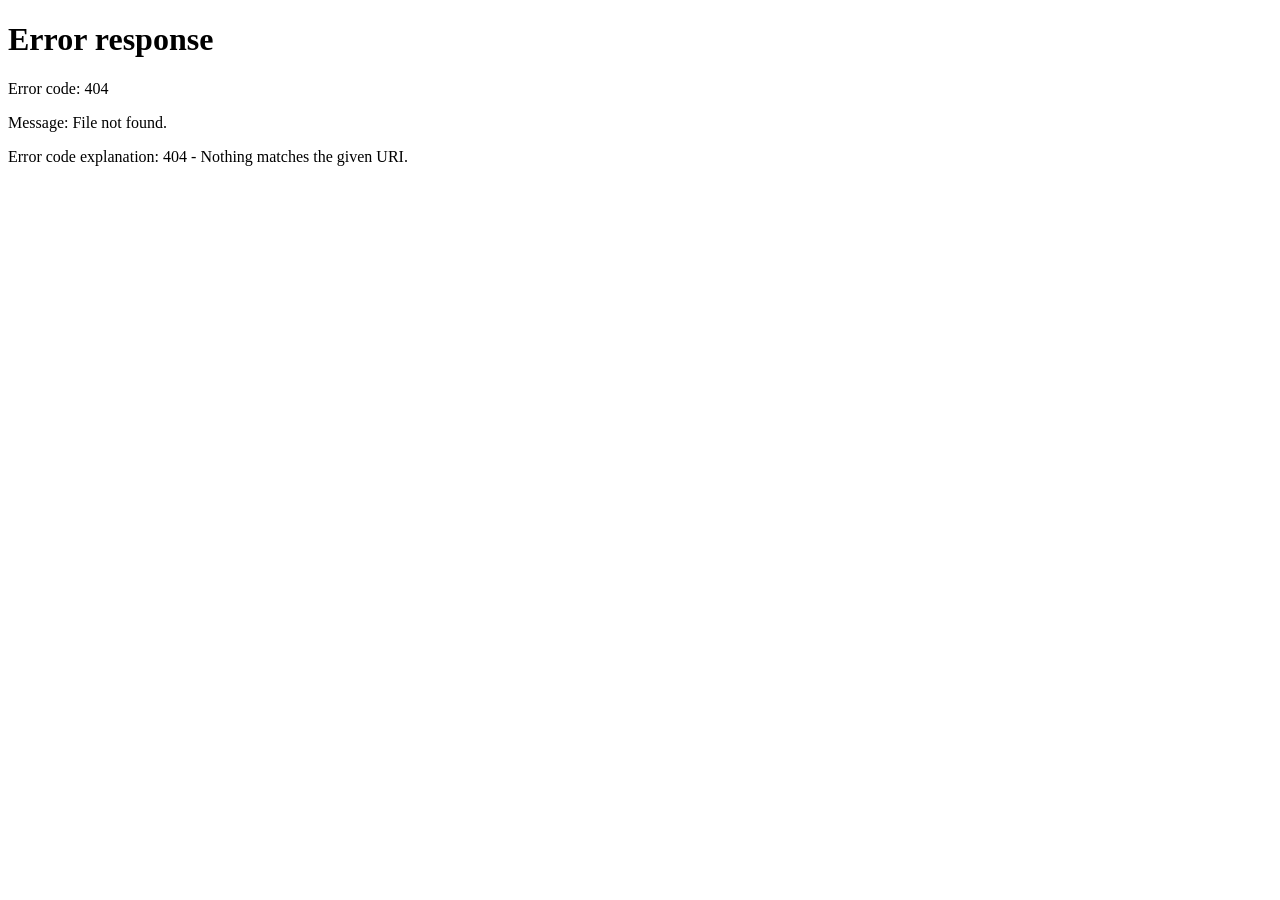
==== index.html @ 0db23372 "first" ====
<!DOCTYPE html>
<html lang="en">
<head>
    <meta charset="UTF-8">
    <meta name="viewport" content="width=device-width, initial-scale=1.0">
    <meta http-equiv="refresh" content="0; url=https://example.com">
    <title>Redirecting...</title>
    <script>
        window.location.href = "hayson.me";
    </script>
</head>
<body>
    <p>If you are not redirected, <a href="https://example.com">click here</a>.</p>
</body>
</html>
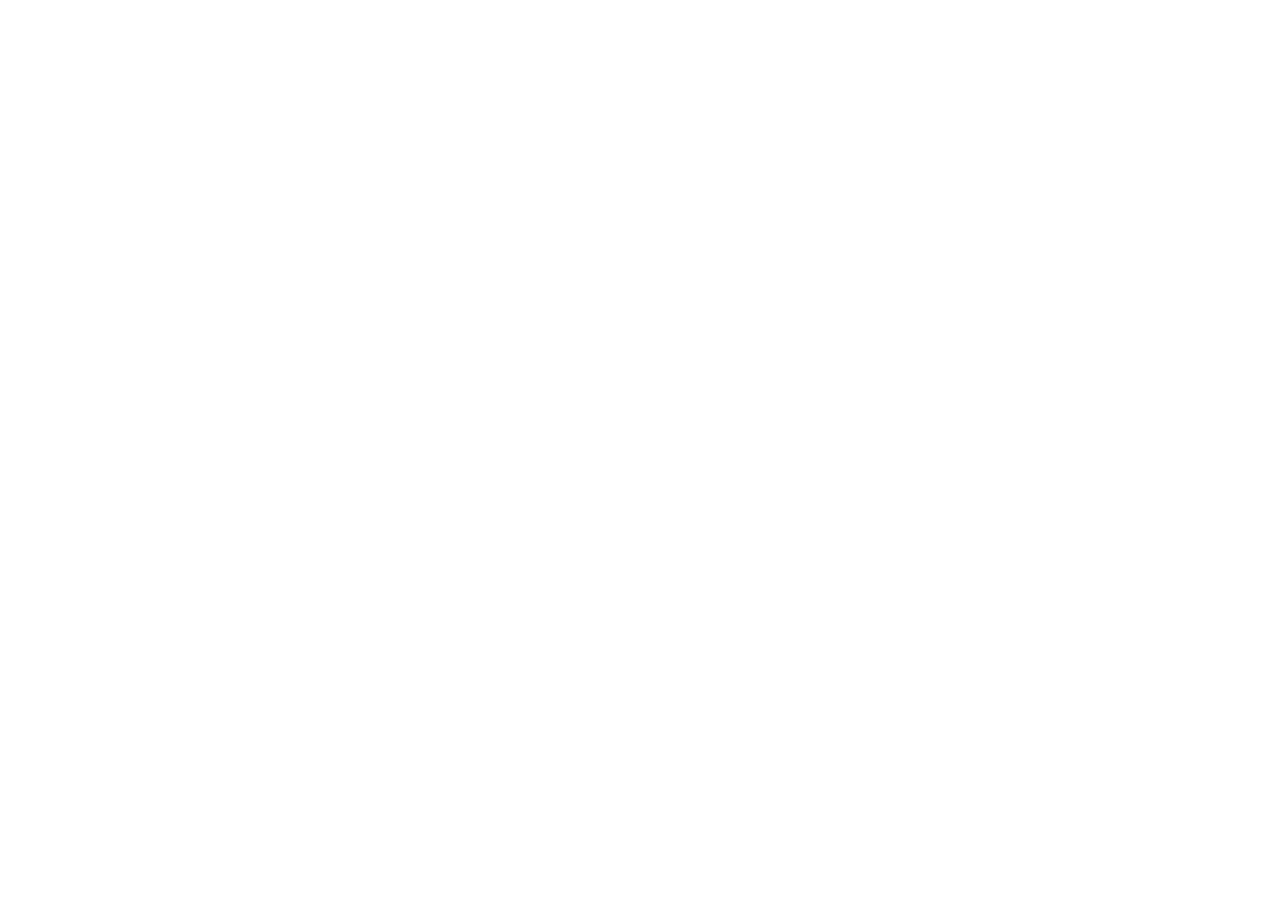
==== commit 432e5e9a: "fix 2" ====
--- a/index.html
+++ b/index.html
@@ -3,13 +3,13 @@
 <head>
     <meta charset="UTF-8">
     <meta name="viewport" content="width=device-width, initial-scale=1.0">
-    <meta http-equiv="refresh" content="0; url=https://example.com">
+    <meta http-equiv="refresh" content="0; url=http://hayson.me/My_Website/">
     <title>Redirecting...</title>
     <script>
-        window.location.href = "hayson.me";
+        window.location.href = "http://hayson.me/My_Website/"
     </script>
 </head>
 <body>
-    <p>If you are not redirected, <a href="https://example.com">click here</a>.</p>
+    <p>If you are not redirected, <a href="http://hayson.me/My_Website/">click here</a>.</p>
 </body>
 </html>
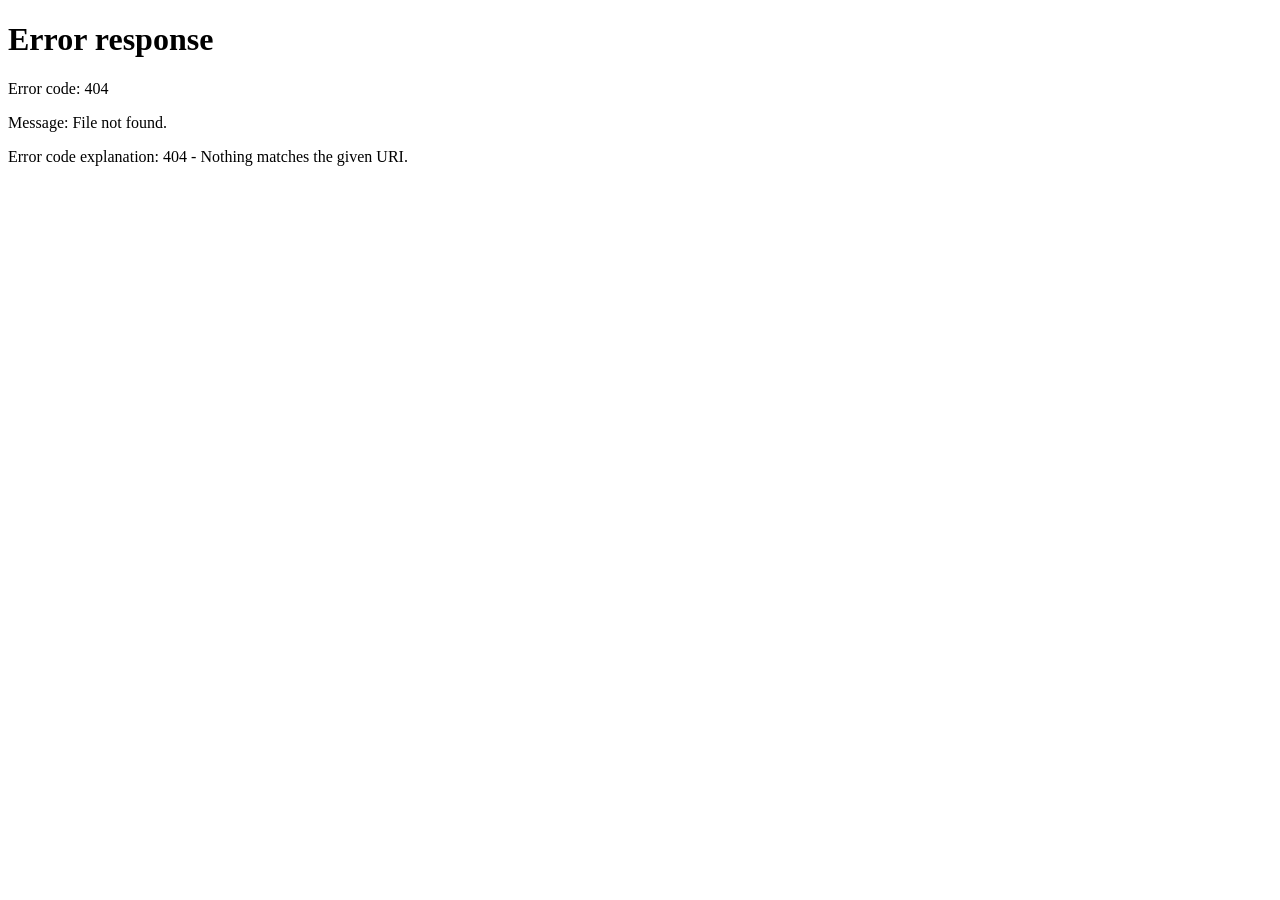
==== commit 31ef55a2: "idk" ====
--- a/index.html
+++ b/index.html
@@ -3,13 +3,13 @@
 <head>
     <meta charset="UTF-8">
     <meta name="viewport" content="width=device-width, initial-scale=1.0">
-    <meta http-equiv="refresh" content="0; url=http://hayson.me/My_Website/">
+    <meta http-equiv="refresh" content="0; url=/My_Website/">
     <title>Redirecting...</title>
     <script>
-        window.location.href = "http://hayson.me/My_Website/"
+        window.location.href = "/My_Website/"
     </script>
 </head>
 <body>
-    <p>If you are not redirected, <a href="http://hayson.me/My_Website/">click here</a>.</p>
+    <p>If you are not redirected, <a href="/My_Website/">click here</a>.</p>
 </body>
 </html>
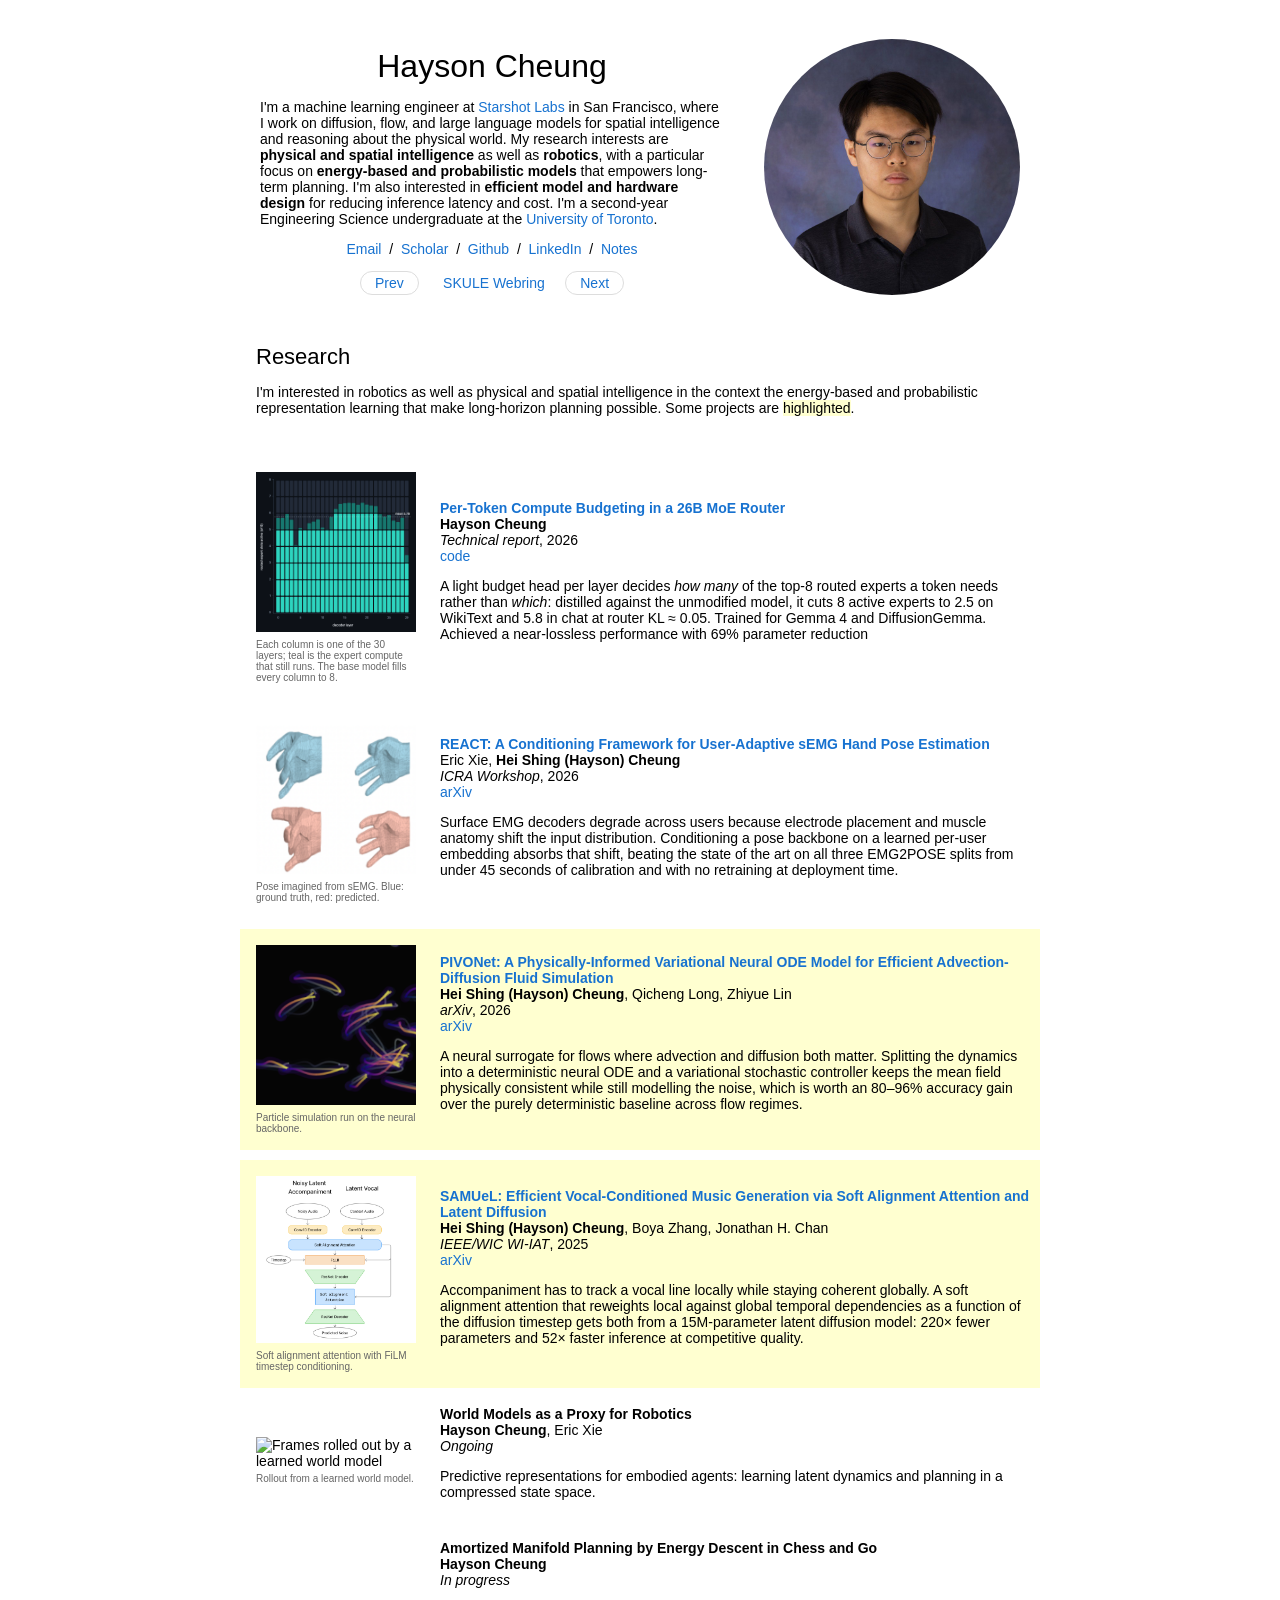
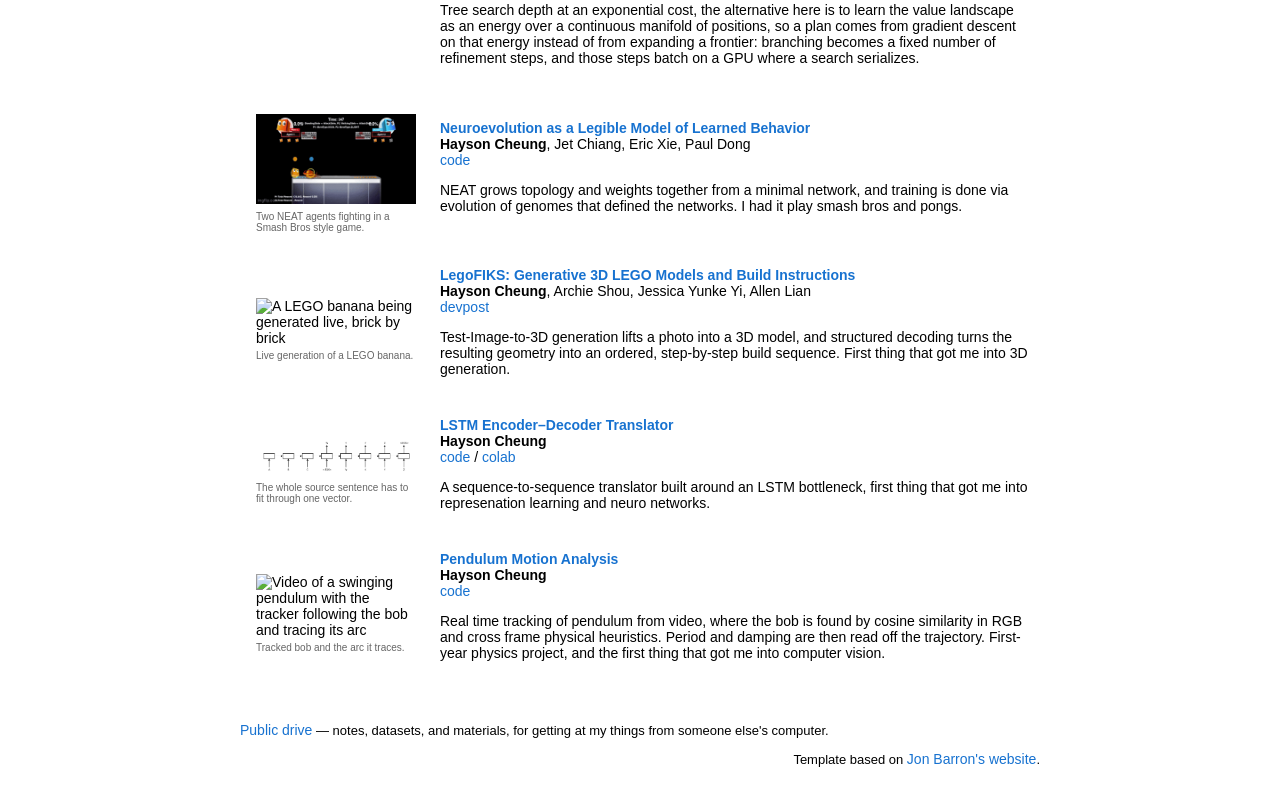
==== commit 818cd793: "fix" ====
--- a/index.html
+++ b/index.html
@@ -1,15 +1,458 @@
-<!DOCTYPE html>
+<!DOCTYPE HTML>
 <html lang="en">
-<head>
-    <meta charset="UTF-8">
-    <meta name="viewport" content="width=device-width, initial-scale=1.0">
-    <meta http-equiv="refresh" content="0; url=/My_Website/">
-    <title>Redirecting...</title>
-    <script>
-        window.location.href = "/My_Website/"
+  <head>
+    <meta charset="utf-8">
+    <meta name="viewport" content="width=device-width, initial-scale=1">
+
+    <title>Hayson Cheung — Machine Learning Engineer, Starshot Labs</title>
+    <meta name="description" content="Hayson Cheung (Hei Shing Cheung) — machine learning engineer at Starshot Labs, Engineering Science at U of T. Spatial intelligence, robotics, energy-based models.">
+    <meta name="author" content="Hayson Cheung">
+    <meta name="robots" content="index, follow, max-image-preview:large, max-snippet:-1">
+    <link rel="canonical" href="https://hayson.me/My_Website/">
+
+    <!-- Identity: lets Scholar/GitHub/LinkedIn be verified as the same entity. -->
+    <link rel="me" href="https://github.com/HaysonC/">
+    <link rel="me" href="https://www.linkedin.com/in/hayson-cheung-3688a5241/">
+    <link rel="me" href="https://scholar.google.com/citations?user=S-SivN8AAAAJ">
+    <link rel="author" href="mailto:hayson.cheung@mail.utoronto.ca">
+
+    <!-- Link previews (Slack, X, LinkedIn, iMessage, Discord). -->
+    <meta property="og:type" content="profile">
+    <meta property="og:site_name" content="Hayson Cheung">
+    <meta property="og:title" content="Hayson Cheung — Machine Learning Engineer, Starshot Labs">
+    <meta property="og:description" content="Machine learning engineer at Starshot Labs, Engineering Science at U of T. Spatial intelligence, robotics, and energy-based models for long-horizon planning.">
+    <meta property="og:url" content="https://hayson.me/My_Website/">
+    <meta property="og:image" content="https://hayson.me/My_Website/images/face.jpeg">
+    <meta property="og:image:width" content="800">
+    <meta property="og:image:height" content="800">
+    <meta property="og:image:alt" content="Hayson Cheung">
+    <meta property="og:locale" content="en_US">
+    <meta property="profile:first_name" content="Hayson">
+    <meta property="profile:last_name" content="Cheung">
+    <meta property="profile:username" content="HaysonC">
+    <meta name="twitter:card" content="summary">
+    <meta name="twitter:title" content="Hayson Cheung — Machine Learning Engineer, Starshot Labs">
+    <meta name="twitter:description" content="Machine learning engineer at Starshot Labs, Engineering Science at U of T. Spatial intelligence, robotics, and energy-based models for long-horizon planning.">
+    <meta name="twitter:image" content="https://hayson.me/My_Website/images/face.jpeg">
+    <meta name="twitter:image:alt" content="Hayson Cheung">
+
+    <meta name="theme-color" content="#ffffff">
+    <link rel="preconnect" href="https://fonts.gstatic.com" crossorigin>
+    <link rel="icon" href="images/icon.png" type="image/png">
+    <link rel="apple-touch-icon" href="images/icon.png">
+    <link rel="stylesheet" type="text/css" href="stylesheet.css">
+
+    <!-- Structured data. Keep in sync with the entries in <body> when you add work. -->
+    <script type="application/ld+json">
+    {
+      "@context": "https://schema.org",
+      "@graph": [
+        {
+          "@type": "Person",
+          "@id": "https://hayson.me/My_Website/#hayson",
+          "name": "Hayson Cheung",
+          "alternateName": ["Hei Shing Cheung", "Hei Shing (Hayson) Cheung", "Cheung Hei Shing"],
+          "givenName": "Hei Shing",
+          "familyName": "Cheung",
+          "jobTitle": "Machine Learning Engineer",
+          "url": "https://hayson.me/My_Website/",
+          "image": "https://hayson.me/My_Website/images/face.jpeg",
+          "email": "mailto:hayson.cheung@mail.utoronto.ca",
+          "worksFor": {
+            "@type": "Organization",
+            "name": "Starshot Labs",
+            "url": "https://starshotlabs.ai/"
+          },
+          "affiliation": {
+            "@type": "CollegeOrUniversity",
+            "name": "University of Toronto",
+            "url": "https://www.engineering.utoronto.ca/"
+          },
+          "knowsAbout": [
+            "Machine learning",
+            "Spatial intelligence",
+            "Robotics",
+            "Energy-based models",
+            "Diffusion models",
+            "World models",
+            "Efficient inference"
+          ],
+          "sameAs": [
+            "https://scholar.google.com/citations?user=S-SivN8AAAAJ",
+            "https://github.com/HaysonC/",
+            "https://www.linkedin.com/in/hayson-cheung-3688a5241/"
+          ]
+        },
+        {
+          "@type": "ProfilePage",
+          "@id": "https://hayson.me/My_Website/#page",
+          "url": "https://hayson.me/My_Website/",
+          "name": "Hayson Cheung — Machine Learning Engineer, Starshot Labs",
+          "inLanguage": "en",
+          "mainEntity": { "@id": "https://hayson.me/My_Website/#hayson" }
+        },
+        {
+          "@type": "ScholarlyArticle",
+          "name": "Per-Token Compute Budgeting in a 26B MoE Router",
+          "author": { "@id": "https://hayson.me/My_Website/#hayson" },
+          "datePublished": "2026",
+          "url": "https://github.com/HaysonC/gemma4-optimization"
+        },
+        {
+          "@type": "ScholarlyArticle",
+          "name": "REACT: A Conditioning Framework for User-Adaptive sEMG Hand Pose Estimation",
+          "author": [
+            { "@type": "Person", "name": "Eric Xie" },
+            { "@id": "https://hayson.me/My_Website/#hayson" }
+          ],
+          "datePublished": "2026",
+          "url": "https://arxiv.org/abs/2605.30127"
+        },
+        {
+          "@type": "ScholarlyArticle",
+          "name": "PIVONet: A Physically-Informed Variational Neural ODE Model for Efficient Advection-Diffusion Fluid Simulation",
+          "author": [
+            { "@id": "https://hayson.me/My_Website/#hayson" },
+            { "@type": "Person", "name": "Qicheng Long" },
+            { "@type": "Person", "name": "Zhiyue Lin" }
+          ],
+          "datePublished": "2026",
+          "url": "https://arxiv.org/abs/2601.03397"
+        },
+        {
+          "@type": "ScholarlyArticle",
+          "name": "SAMUeL: Efficient Vocal-Conditioned Music Generation via Soft Alignment Attention and Latent Diffusion",
+          "author": [
+            { "@id": "https://hayson.me/My_Website/#hayson" },
+            { "@type": "Person", "name": "Boya Zhang" },
+            { "@type": "Person", "name": "Jonathan H. Chan" }
+          ],
+          "datePublished": "2025",
+          "publisher": { "@type": "Organization", "name": "IEEE/WIC WI-IAT" },
+          "url": "https://arxiv.org/abs/2507.19991"
+        }
+      ]
+    }
     </script>
-</head>
-<body>
-    <p>If you are not redirected, <a href="/My_Website/">click here</a>.</p>
-</body>
+  </head>
+
+  <body>
+   <main>
+    <table style="width:100%;max-width:800px;border:0px;border-spacing:0px;border-collapse:separate;margin-right:auto;margin-left:auto;"><tbody>
+      <tr style="padding:0px">
+        <td style="padding:0px">
+
+          <!-- ===== Header: name, bio, links, photo ===== -->
+          <table style="width:100%;border:0px;border-spacing:0px;border-collapse:separate;margin-right:auto;margin-left:auto;"><tbody>
+            <tr style="padding:0px">
+              <td style="padding:2.5%;width:63%;vertical-align:middle">
+                <h1 class="name" style="text-align: center;">
+                  Hayson Cheung
+                </h1>
+                <p>
+                  I'm a machine learning engineer at <a href="https://starshotlabs.ai/" target="_blank" rel="noopener">Starshot Labs</a> in San Francisco, where I work on diffusion, flow, and large language models for spatial intelligence and reasoning about the physical world. My research interests are <strong>physical and spatial intelligence</strong> as well as <strong>robotics</strong>, with a particular focus on <strong>energy-based and probabilistic models</strong> that empowers long-term planning. I'm also interested in <strong>efficient model and hardware design</strong> for reducing inference latency and cost. I'm a second-year Engineering Science undergraduate at the <a href="https://www.engineering.utoronto.ca/" target="_blank" rel="noopener">University of Toronto</a>.</p>
+                <p style="text-align:center">
+                  <a href="mailto:hayson.cheung@mail.utoronto.ca">Email</a> &nbsp;/&nbsp;
+                  <a href="https://scholar.google.com/citations?user=S-SivN8AAAAJ" target="_blank" rel="noopener">Scholar</a> &nbsp;/&nbsp;
+                  <a href="https://github.com/HaysonC/" target="_blank" rel="noopener">Github</a> &nbsp;/&nbsp;
+                  <a href="https://www.linkedin.com/in/hayson-cheung-3688a5241/" target="_blank" rel="noopener">LinkedIn</a> &nbsp;/&nbsp;
+                  <a href="https://github.com/HaysonC/skulenotes" target="_blank" rel="noopener">Notes</a>
+                </p>
+                <!-- ===== SKULE webring ===== -->
+                <p style="text-align:center;font-size:small">
+                  <a href="https://webring.ayanali.net/#https://hayson.me/My_Website?nav=prev" target="_blank" rel="noopener" style="display:inline-block;padding:3px 14px;border:1px solid #ddd;border-radius:999px">Prev</a>
+                  &nbsp;&nbsp;
+                  <a href="https://webring.ayanali.net/#https://hayson.me/My_Website" target="_blank" rel="noopener" style="display:inline-block;padding:3px 6px"><img src="https://webring.ayanali.net/img/icon.svg" alt="" style="height:15px;vertical-align:-3px">&nbsp;SKULE Webring</a>
+                  &nbsp;&nbsp;
+                  <a href="https://webring.ayanali.net/#https://hayson.me/My_Website?nav=next" target="_blank" rel="noopener" style="display:inline-block;padding:3px 14px;border:1px solid #ddd;border-radius:999px">Next</a>
+                </p>
+              </td>
+              <td style="padding:2.5%;width:37%;max-width:37%">
+                <img style="width:100%;max-width:100%;height:auto;object-fit: cover; border-radius: 50%;" alt="Hayson Cheung" src="images/face.jpeg" width="800" height="800" fetchpriority="high" decoding="async">
+              </td>
+            </tr>
+          </tbody></table>
+
+          <!-- ===== Section heading ===== -->
+          <table style="width:100%;border:0px;border-spacing:0px;border-collapse:separate;margin-right:auto;margin-left:auto;"><tbody>
+            <tr>
+              <td style="padding:16px;width:100%;vertical-align:middle">
+                <h2>Research</h2>
+                <p>
+                  I'm interested in robotics as well as physical and spatial intelligence in the context the energy-based and probabilistic representation learning that make long-horizon planning possible. Some projects are <span class="highlight">highlighted</span>.
+                </p>
+              </td>
+            </tr>
+          </tbody></table>
+
+          <!-- ===== Entries ===== -->
+          <table style="width:100%;border:0px;border-spacing:0px 10px;border-collapse:separate;margin-right:auto;margin-left:auto;"><tbody>
+
+            <!-- Highlighting: add bgcolor="#ffffd0" to a <tr> to highlight that entry. -->
+            <tr>
+              <td style="padding:16px;width:20%;vertical-align:middle">
+                <img src="images/expert_budget.png" alt="Chart of routed experts active per token (y axis, 0 to 8) against decoder layer (x axis, 0 to 29) in Gemma 4 26B-A4B after adding a learned budget head. Every layer runs fewer than 8; layers 14 to 22 keep about 6.5, layer 4 keeps 4.1, layer 29 keeps 3.5, mean 5.76." width="160" height="160" decoding="async">
+                <p style="font-size:x-small;color:#666;margin:4px 0 0">Each column is one of the 30 layers; teal is the expert compute that still runs. The base model fills every column to 8.</p>
+              </td>
+              <td style="padding:8px;width:80%;vertical-align:middle">
+                <a href="https://github.com/HaysonC/gemma4-optimization" target="_blank" rel="noopener">
+                  <span class="papertitle">Per-Token Compute Budgeting in a 26B MoE Router</span>
+                </a>
+                <br>
+                <strong>Hayson Cheung</strong>
+                <br>
+                <em>Technical report</em>, 2026
+                <br>
+                <a href="https://github.com/HaysonC/gemma4-optimization" target="_blank" rel="noopener">code</a>
+                <p></p>
+                <p>
+                  A light budget head per layer decides <em>how many</em> of the top-8 routed experts a token needs rather than <em>which</em>: distilled against the unmodified model, it cuts 8 active experts to 2.5 on WikiText and 5.8 in chat at router KL &asymp; 0.05. Trained for Gemma 4 and DiffusionGemma. Achieved a near-lossless performance with 69% parameter reduction
+                </p>
+              </td>
+            </tr>
+
+            <tr>
+              <td style="padding:16px;width:20%;vertical-align:middle">
+                <img src="images/react.png" alt="Hand pose imagined from sEMG, with ground truth in blue and prediction in red" width="160" height="149" decoding="async" loading="lazy">
+                <p style="font-size:x-small;color:#666;margin:4px 0 0">Pose imagined from sEMG. Blue: ground truth, red: predicted.</p>
+              </td>
+              <td style="padding:8px;width:80%;vertical-align:middle">
+                <a href="https://arxiv.org/abs/2605.30127" target="_blank" rel="noopener">
+                  <span class="papertitle">REACT: A Conditioning Framework for User-Adaptive sEMG Hand Pose Estimation</span>
+                </a>
+                <br>
+                Eric Xie,
+                <strong>Hei Shing (Hayson) Cheung</strong>
+                <br>
+                <em>ICRA Workshop</em>, 2026
+                <br>
+                <a href="https://arxiv.org/abs/2605.30127" target="_blank" rel="noopener">arXiv</a>
+                <p></p>
+                <p>
+                  Surface EMG decoders degrade across users because electrode placement and muscle anatomy shift the input distribution. Conditioning a pose backbone on a learned per-user embedding absorbs that shift, beating the state of the art on all three EMG2POSE splits from under 45 seconds of calibration and with no retraining at deployment time.
+                </p>
+              </td>
+            </tr>
+
+            <tr bgcolor="#ffffd0">
+              <td style="padding:16px;width:20%;vertical-align:middle">
+                <img src="images/pivo.png" alt="Particle simulation rolled out by the PIVONet neural backbone" width="160" height="160" decoding="async" loading="lazy">
+                <p style="font-size:x-small;color:#666;margin:4px 0 0">Particle simulation run on the neural backbone.</p>
+              </td>
+              <td style="padding:8px;width:80%;vertical-align:middle">
+                <a href="https://arxiv.org/abs/2601.03397" target="_blank" rel="noopener">
+                  <span class="papertitle">PIVONet: A Physically-Informed Variational Neural ODE Model for Efficient Advection-Diffusion Fluid Simulation</span>
+                </a>
+                <br>
+                <strong>Hei Shing (Hayson) Cheung</strong>,
+                Qicheng Long,
+                Zhiyue Lin
+                <br>
+                <em>arXiv</em>, 2026
+                <br>
+                <a href="https://arxiv.org/abs/2601.03397" target="_blank" rel="noopener">arXiv</a>
+                <p></p>
+                <p>
+                  A neural surrogate for flows where advection and diffusion both matter. Splitting the dynamics into a deterministic neural ODE and a variational stochastic controller keeps the mean field physically consistent while still modelling the noise, which is worth an 80&ndash;96% accuracy gain over the purely deterministic baseline across flow regimes.
+                </p>
+              </td>
+            </tr>
+
+            <tr bgcolor="#ffffd0">
+              <td style="padding:16px;width:20%;vertical-align:middle">
+                <img src="images/samuel.png" alt="SAMUeL architecture: paired Conv1D encoders feeding soft alignment attention, FiLM timestep conditioning, and a ResNet encoder-decoder that predicts noise" width="160" height="167" decoding="async" loading="lazy">
+                <p style="font-size:x-small;color:#666;margin:4px 0 0">Soft alignment attention with FiLM timestep conditioning.</p>
+              </td>
+              <td style="padding:8px;width:80%;vertical-align:middle">
+                <a href="https://arxiv.org/abs/2507.19991" target="_blank" rel="noopener">
+                  <span class="papertitle">SAMUeL: Efficient Vocal-Conditioned Music Generation via Soft Alignment Attention and Latent Diffusion</span>
+                </a>
+                <br>
+                <strong>Hei Shing (Hayson) Cheung</strong>,
+                Boya Zhang,
+                Jonathan H. Chan
+                <br>
+                <em>IEEE/WIC WI-IAT</em>, 2025
+                <br>
+                <a href="https://arxiv.org/abs/2507.19991" target="_blank" rel="noopener">arXiv</a>
+                <p></p>
+                <p>
+                  Accompaniment has to track a vocal line locally while staying coherent globally. A soft alignment attention that reweights local against global temporal dependencies as a function of the diffusion timestep gets both from a 15M-parameter latent diffusion model: 220&times; fewer parameters and 52&times; faster inference at competitive quality.
+                </p>
+              </td>
+            </tr>
+
+            <tr>
+              <td style="padding:16px;width:20%;vertical-align:middle">
+                <img src="images/worldModels.gif" alt="Frames rolled out by a learned world model" width="160" height="160" decoding="async" loading="lazy">
+                <p style="font-size:x-small;color:#666;margin:4px 0 0">Rollout from a learned world model.</p>
+              </td>
+              <td style="padding:8px;width:80%;vertical-align:middle">
+                <span class="papertitle">World Models as a Proxy for Robotics</span>
+                <br>
+                <strong>Hayson Cheung</strong>,
+                Eric Xie
+                <br>
+                <em>Ongoing</em>
+                <p></p>
+                <p>
+                  Predictive representations for embodied agents: learning latent dynamics and planning in a compressed state space.
+                </p>
+              </td>
+            </tr>
+
+            <tr>
+              <td style="padding:16px;width:20%;vertical-align:middle">
+              </td>
+              <td style="padding:8px;width:80%;vertical-align:middle">
+                <span class="papertitle">Amortized Manifold Planning by Energy Descent in Chess and Go</span>
+                <br>
+                <strong>Hayson Cheung</strong>
+                <br>
+                <em>In progress</em>
+                <p></p>
+                <p>
+                  Tree search depth at an exponential cost, the alternative here is to learn the value landscape as an energy over a continuous manifold of positions, so a plan comes from gradient descent on that energy instead of from expanding a frontier: branching becomes a fixed number of refinement steps, and those steps batch on a GPU where a search serializes. 
+                </p>
+              </td>
+            </tr>
+
+            <tr>
+              <td style="padding:16px;width:20%;vertical-align:middle">
+                <img src="images/neat_2.gif" alt="Two evolved NEAT agents fighting in a Smash Bros style game" width="160" height="90" decoding="async" loading="lazy">
+                <p style="font-size:x-small;color:#666;margin:4px 0 0">Two NEAT agents fighting in a Smash Bros style game.</p>
+              </td>
+              <td style="padding:8px;width:80%;vertical-align:middle">
+                <a href="https://github.com/HaysonC/NEAT-PongBot" target="_blank" rel="noopener">
+                  <span class="papertitle">Neuroevolution as a Legible Model of Learned Behavior</span>
+                </a>
+                <br>
+                <strong>Hayson Cheung</strong>,
+                Jet Chiang,
+                Eric Xie,
+                Paul Dong
+                <br>
+                <a href="https://github.com/HaysonC/NEAT-PongBot" target="_blank" rel="noopener">code</a>
+                <p></p>
+                <p>
+                  NEAT grows topology and weights together from a minimal network, and training is done via evolution of genomes that defined the networks. I had it play smash bros and pongs. 
+                </p>
+              </td>
+            </tr>
+
+            <tr>
+              <td style="padding:16px;width:20%;vertical-align:middle">
+                <img src="images/3d_lego.gif" alt="A LEGO banana being generated live, brick by brick" width="160" height="132" decoding="async" loading="lazy">
+                <p style="font-size:x-small;color:#666;margin:4px 0 0">Live generation of a LEGO banana.</p>
+              </td>
+              <td style="padding:8px;width:80%;vertical-align:middle">
+                <a href="https://devpost.com/software/legofiks" target="_blank" rel="noopener">
+                  <span class="papertitle">LegoFIKS: Generative 3D LEGO Models and Build Instructions</span>
+                </a>
+                <br>
+                <strong>Hayson Cheung</strong>,
+                Archie Shou,
+                Jessica Yunke Yi,
+                Allen Lian
+                <br>
+                <a href="https://devpost.com/software/legofiks" target="_blank" rel="noopener">devpost</a>
+                <p></p>
+                <p>
+                  Test-Image-to-3D generation lifts a photo into a 3D model, and structured decoding turns the resulting geometry into an ordered, step-by-step build sequence. First thing that got me into 3D generation.
+                </p>
+              </td>
+            </tr>
+
+            <tr>
+              <td style="padding:16px;width:20%;vertical-align:middle">
+                <img src="images/lstmencdec.png" alt="Diagram of an LSTM encoder-decoder: the encoder compresses the source sentence into a fixed-width context vector that seeds the decoder" width="160" height="37" decoding="async" loading="lazy">
+                <p style="font-size:x-small;color:#666;margin:4px 0 0">The whole source sentence has to fit through one vector.</p>
+              </td>
+              <td style="padding:8px;width:80%;vertical-align:middle">
+                <a href="https://github.com/HaysonC/Encoder-DecoderLSTMTranslator" target="_blank" rel="noopener">
+                  <span class="papertitle">LSTM Encoder&ndash;Decoder Translator</span>
+                </a>
+                <br>
+                <strong>Hayson Cheung</strong>
+                <br>
+                <a href="https://github.com/HaysonC/Encoder-DecoderLSTMTranslator" target="_blank" rel="noopener">code</a> /
+                <a href="https://colab.research.google.com/drive/1qdCU3CGQ1AeH1kQwXrgmcJOrJtX8a8Pn?usp=sharing" target="_blank" rel="noopener">colab</a>
+                <p></p>
+                <p>
+                  A sequence-to-sequence translator built around an LSTM bottleneck, first thing that got me into represenation learning and neuro networks.
+                </p>
+              </td>
+            </tr>
+
+            <tr>
+              <td style="padding:16px;width:20%;vertical-align:middle">
+                <img src="images/cv.gif" alt="Video of a swinging pendulum with the tracker following the bob and tracing its arc" width="160" height="103" decoding="async" loading="lazy">
+                <p style="font-size:x-small;color:#666;margin:4px 0 0">Tracked bob and the arc it traces.</p>
+              </td>
+              <td style="padding:8px;width:80%;vertical-align:middle">
+                <a href="https://github.com/HaysonC/phy180-pendulum" target="_blank" rel="noopener">
+                  <span class="papertitle">Pendulum Motion Analysis</span>
+                </a>
+                <br>
+                <strong>Hayson Cheung</strong>
+                <br>
+                <a href="https://github.com/HaysonC/phy180-pendulum" target="_blank" rel="noopener">code</a>
+                <p></p>
+                <p>
+                  Real time tracking of pendulum from video, where the bob is found by cosine similarity in RGB and cross frame physical heuristics. Period and damping are then read off the trajectory. First-year physics project, and the first thing that got me into computer vision.
+                </p>
+              </td>
+            </tr>
+
+            <!-- TEMPLATE for a new entry. Add bgcolor="#ffffd0" to the <tr> to highlight it.
+                 For the hover swap, rename `entryN` everywhere inside the block:
+
+            <tr onmouseout="entryN_stop()" onmouseover="entryN_start()">
+              <td style="padding:16px;width:20%;vertical-align:middle">
+                <div class="one">
+                  <div class="two" id="entryN_image"><img src="images/after.jpg" width="100%"></div>
+                  <img src="images/before.jpg" width="100%">
+                </div>
+                <script type="text/javascript">
+                  function entryN_start() { document.getElementById('entryN_image').style.opacity = "1"; }
+                  function entryN_stop()  { document.getElementById('entryN_image').style.opacity = "0"; }
+                  entryN_stop()
+                </script>
+              </td>
+              <td style="padding:8px;width:80%;vertical-align:middle">
+                <a href="#"><span class="papertitle">Title</span></a>
+                <br>
+                <strong>Hayson Cheung</strong>, <a href="#">Coauthor</a>
+                <br>
+                <em>Venue</em>, 2026
+                <br>
+                <a href="#">project page</a> / <a href="#">arXiv</a> / <a href="#">code</a>
+                <p></p>
+                <p>One sentence describing the work.</p>
+              </td>
+            </tr>
+            -->
+
+          </tbody></table>
+
+          <!-- ===== Footer ===== -->
+          <table style="width:100%;border:0px;border-spacing:0px;border-collapse:separate;margin-right:auto;margin-left:auto;"><tbody>
+            <tr>
+              <td style="padding:0px">
+                <br>
+                <p style="text-align:left;font-size:small;">
+                  <a href="https://drive.google.com/drive/folders/1xhqCztJlUuTp6Mt_hBwCth1OVkyLrshf?usp=sharing" target="_blank" rel="noopener">Public drive</a> &mdash; notes, datasets, and materials, for getting at my things from someone else's computer.
+                </p>
+                <p style="text-align:right;font-size:small;">
+                  Template based on <a href="https://github.com/jonbarron/jonbarron_website" target="_blank" rel="noopener">Jon Barron's website</a>.
+                </p>
+              </td>
+            </tr>
+          </tbody></table>
+
+        </td>
+      </tr>
+    </tbody></table>
+   </main>
+  </body>
 </html>
--- a/stylesheet.css
+++ b/stylesheet.css
@@ -0,0 +1,151 @@
+/* latin-ext */
+@font-face {
+  font-family: 'Lato';
+  font-display: swap;
+  font-style: italic;
+  font-weight: 400;
+  src: local('Lato Italic'), local('Lato-Italic'), url(https://fonts.gstatic.com/s/lato/v15/S6u8w4BMUTPHjxsAUi-qNiXg7eU0.woff2) format('woff2');
+  unicode-range: U+0100-024F, U+0259, U+1E00-1EFF, U+2020, U+20A0-20AB, U+20AD-20CF, U+2113, U+2C60-2C7F, U+A720-A7FF;
+}
+/* latin */
+@font-face {
+  font-family: 'Lato';
+  font-display: swap;
+  font-style: italic;
+  font-weight: 400;
+  src: local('Lato Italic'), local('Lato-Italic'), url(https://fonts.gstatic.com/s/lato/v15/S6u8w4BMUTPHjxsAXC-qNiXg7Q.woff2) format('woff2');
+  unicode-range: U+0000-00FF, U+0131, U+0152-0153, U+02BB-02BC, U+02C6, U+02DA, U+02DC, U+2000-206F, U+2074, U+20AC, U+2122, U+2191, U+2193, U+2212, U+2215, U+FEFF, U+FFFD;
+}
+/* latin-ext */
+@font-face {
+  font-family: 'Lato';
+  font-display: swap;
+  font-style: italic;
+  font-weight: 700;
+  src: local('Lato Bold Italic'), local('Lato-BoldItalic'), url(https://fonts.gstatic.com/s/lato/v15/S6u_w4BMUTPHjxsI5wq_FQftx9897sxZ.woff2) format('woff2');
+  unicode-range: U+0100-024F, U+0259, U+1E00-1EFF, U+2020, U+20A0-20AB, U+20AD-20CF, U+2113, U+2C60-2C7F, U+A720-A7FF;
+}
+/* latin */
+@font-face {
+  font-family: 'Lato';
+  font-display: swap;
+  font-style: italic;
+  font-weight: 700;
+  src: local('Lato Bold Italic'), local('Lato-BoldItalic'), url(https://fonts.gstatic.com/s/lato/v15/S6u_w4BMUTPHjxsI5wq_Gwftx9897g.woff2) format('woff2');
+  unicode-range: U+0000-00FF, U+0131, U+0152-0153, U+02BB-02BC, U+02C6, U+02DA, U+02DC, U+2000-206F, U+2074, U+20AC, U+2122, U+2191, U+2193, U+2212, U+2215, U+FEFF, U+FFFD;
+}
+/* latin-ext */
+@font-face {
+  font-family: 'Lato';
+  font-display: swap;
+  font-style: normal;
+  font-weight: 400;
+  src: local('Lato Regular'), local('Lato-Regular'), url(https://fonts.gstatic.com/s/lato/v15/S6uyw4BMUTPHjxAwXiWtFCfQ7A.woff2) format('woff2');
+  unicode-range: U+0100-024F, U+0259, U+1E00-1EFF, U+2020, U+20A0-20AB, U+20AD-20CF, U+2113, U+2C60-2C7F, U+A720-A7FF;
+}
+/* latin */
+@font-face {
+  font-family: 'Lato';
+  font-display: swap;
+  font-style: normal;
+  font-weight: 400;
+  src: local('Lato Regular'), local('Lato-Regular'), url(https://fonts.gstatic.com/s/lato/v15/S6uyw4BMUTPHjx4wXiWtFCc.woff2) format('woff2');
+  unicode-range: U+0000-00FF, U+0131, U+0152-0153, U+02BB-02BC, U+02C6, U+02DA, U+02DC, U+2000-206F, U+2074, U+20AC, U+2122, U+2191, U+2193, U+2212, U+2215, U+FEFF, U+FFFD;
+}
+/* latin-ext */
+@font-face {
+  font-family: 'Lato';
+  font-display: swap;
+  font-style: normal;
+  font-weight: 700;
+  src: local('Lato Bold'), local('Lato-Bold'), url(https://fonts.gstatic.com/s/lato/v15/S6u9w4BMUTPHh6UVSwaPGQ3q5d0N7w.woff2) format('woff2');
+  unicode-range: U+0100-024F, U+0259, U+1E00-1EFF, U+2020, U+20A0-20AB, U+20AD-20CF, U+2113, U+2C60-2C7F, U+A720-A7FF;
+}
+/* latin */
+@font-face {
+  font-family: 'Lato';
+  font-display: swap;
+  font-style: normal;
+  font-weight: 700;
+  src: local('Lato Bold'), local('Lato-Bold'), url(https://fonts.gstatic.com/s/lato/v15/S6u9w4BMUTPHh6UVSwiPGQ3q5d0.woff2) format('woff2');
+  unicode-range: U+0000-00FF, U+0131, U+0152-0153, U+02BB-02BC, U+02C6, U+02DA, U+02DC, U+2000-206F, U+2074, U+20AC, U+2122, U+2191, U+2193, U+2212, U+2215, U+FEFF, U+FFFD;
+}
+
+a {
+  color: #1772d0;
+  text-decoration: none;
+}
+
+a:focus,
+a:hover {
+  color: #f09228;
+  text-decoration: none;
+}
+
+body,
+td,
+th,
+tr,
+p,
+a {
+  font-family: 'Lato', Verdana, Helvetica, sans-serif;
+  font-size: 14px;
+}
+
+strong {
+  font-family: 'Lato', Verdana, Helvetica, sans-serif;
+  font-size: 14px;
+}
+
+h2 {
+  margin: 0;
+  font-weight: normal;
+  font-family: 'Lato', Verdana, Helvetica, sans-serif;
+  font-size: 22px;
+}
+
+.papertitle {
+  font-family: 'Lato', Verdana, Helvetica, sans-serif;
+  font-size: 14px;
+  font-weight: 700;
+}
+
+.name {
+  padding-top: 20px;
+  margin: 0;
+  font-family: 'Lato', Verdana, Helvetica, sans-serif;
+  font-size: 32px;
+  font-weight: normal; /* .name is an <h1>; keep the original non-bold look. */
+}
+
+.one {
+  width: 160px;
+  height: 160px;
+  position: relative;
+}
+
+.two {
+  width: 160px;
+  height: 160px;
+  position: absolute;
+  transition: opacity .2s ease-in-out;
+  -moz-transition: opacity .2s ease-in-out;
+  -webkit-transition: opacity .2s ease-in-out;
+}
+
+.fade {
+  transition: opacity .2s ease-in-out;
+  -moz-transition: opacity .2s ease-in-out;
+  -webkit-transition: opacity .2s ease-in-out;
+}
+
+span.highlight {
+  background-color: #ffffd0;
+}
+
+.colored-box {
+    color: black;
+    padding: 20px;
+    display: inline-block;
+    border-radius: 10px;
+}
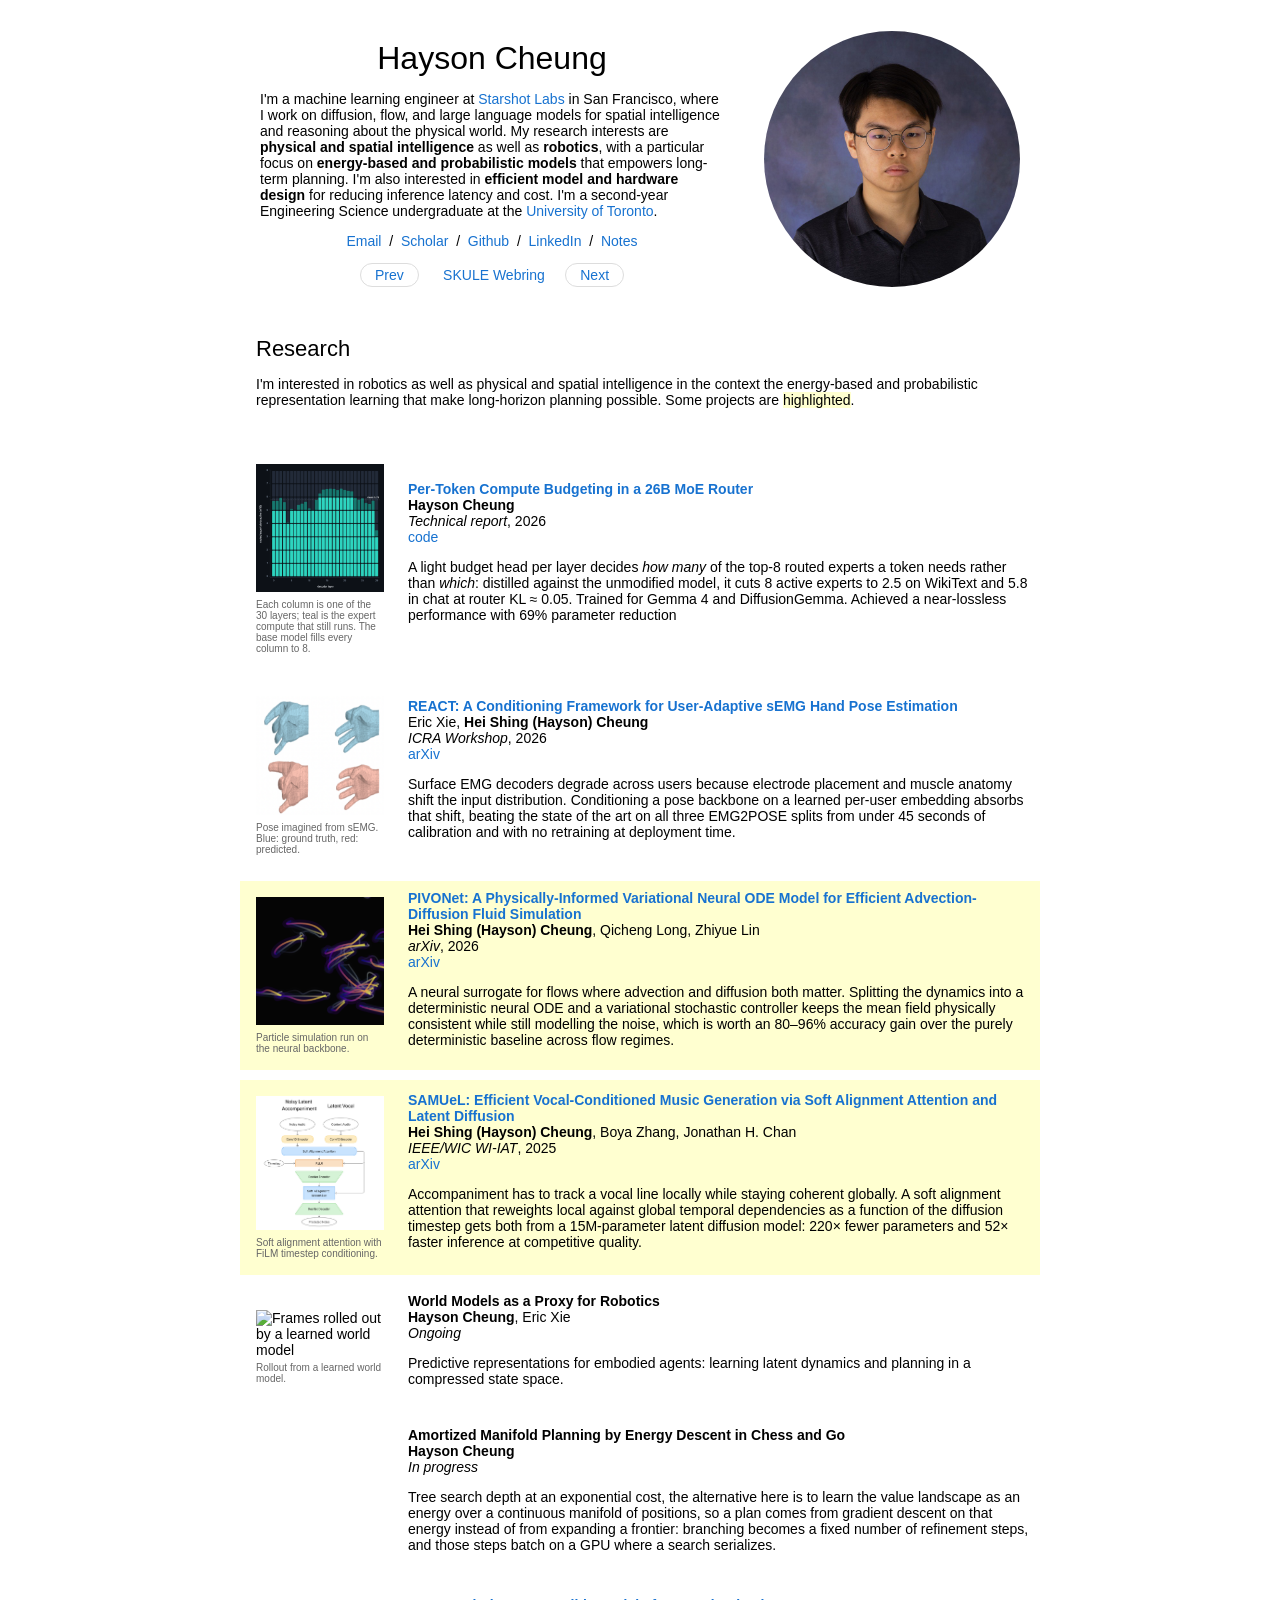
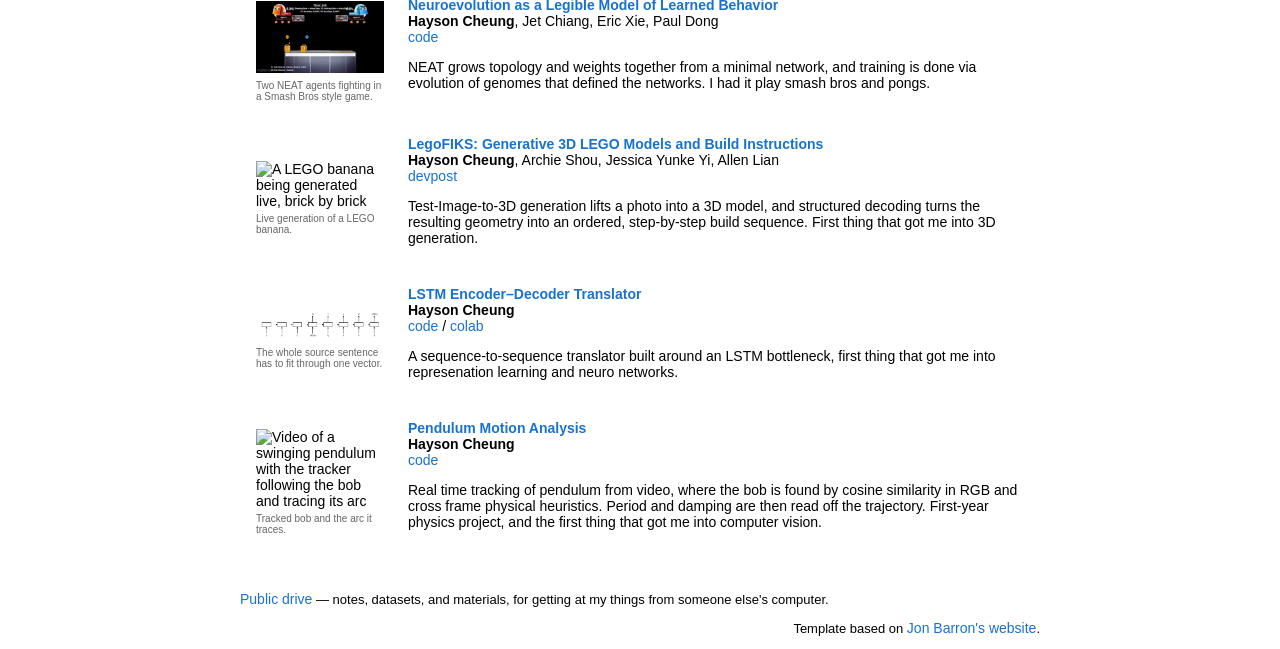
==== commit 6be5f74e: "feat: mobile optimize" ====
--- a/index.html
+++ b/index.html
@@ -8,7 +8,7 @@
     <meta name="description" content="Hayson Cheung (Hei Shing Cheung) — machine learning engineer at Starshot Labs, Engineering Science at U of T. Spatial intelligence, robotics, energy-based models.">
     <meta name="author" content="Hayson Cheung">
     <meta name="robots" content="index, follow, max-image-preview:large, max-snippet:-1">
-    <link rel="canonical" href="https://hayson.me/My_Website/">
+    <link rel="canonical" href="https://hayson.me/">
 
     <!-- Identity: lets Scholar/GitHub/LinkedIn be verified as the same entity. -->
     <link rel="me" href="https://github.com/HaysonC/">
@@ -21,8 +21,8 @@
     <meta property="og:site_name" content="Hayson Cheung">
     <meta property="og:title" content="Hayson Cheung — Machine Learning Engineer, Starshot Labs">
     <meta property="og:description" content="Machine learning engineer at Starshot Labs, Engineering Science at U of T. Spatial intelligence, robotics, and energy-based models for long-horizon planning.">
-    <meta property="og:url" content="https://hayson.me/My_Website/">
-    <meta property="og:image" content="https://hayson.me/My_Website/images/face.jpeg">
+    <meta property="og:url" content="https://hayson.me/">
+    <meta property="og:image" content="https://hayson.me/images/face.jpeg">
     <meta property="og:image:width" content="800">
     <meta property="og:image:height" content="800">
     <meta property="og:image:alt" content="Hayson Cheung">
@@ -33,7 +33,7 @@
     <meta name="twitter:card" content="summary">
     <meta name="twitter:title" content="Hayson Cheung — Machine Learning Engineer, Starshot Labs">
     <meta name="twitter:description" content="Machine learning engineer at Starshot Labs, Engineering Science at U of T. Spatial intelligence, robotics, and energy-based models for long-horizon planning.">
-    <meta name="twitter:image" content="https://hayson.me/My_Website/images/face.jpeg">
+    <meta name="twitter:image" content="https://hayson.me/images/face.jpeg">
     <meta name="twitter:image:alt" content="Hayson Cheung">
 
     <meta name="theme-color" content="#ffffff">
@@ -49,14 +49,14 @@
       "@graph": [
         {
           "@type": "Person",
-          "@id": "https://hayson.me/My_Website/#hayson",
+          "@id": "https://hayson.me/#hayson",
           "name": "Hayson Cheung",
           "alternateName": ["Hei Shing Cheung", "Hei Shing (Hayson) Cheung", "Cheung Hei Shing"],
           "givenName": "Hei Shing",
           "familyName": "Cheung",
           "jobTitle": "Machine Learning Engineer",
-          "url": "https://hayson.me/My_Website/",
-          "image": "https://hayson.me/My_Website/images/face.jpeg",
+          "url": "https://hayson.me/",
+          "image": "https://hayson.me/images/face.jpeg",
           "email": "mailto:hayson.cheung@mail.utoronto.ca",
           "worksFor": {
             "@type": "Organization",
@@ -85,16 +85,16 @@
         },
         {
           "@type": "ProfilePage",
-          "@id": "https://hayson.me/My_Website/#page",
-          "url": "https://hayson.me/My_Website/",
+          "@id": "https://hayson.me/#page",
+          "url": "https://hayson.me/",
           "name": "Hayson Cheung — Machine Learning Engineer, Starshot Labs",
           "inLanguage": "en",
-          "mainEntity": { "@id": "https://hayson.me/My_Website/#hayson" }
+          "mainEntity": { "@id": "https://hayson.me/#hayson" }
         },
         {
           "@type": "ScholarlyArticle",
           "name": "Per-Token Compute Budgeting in a 26B MoE Router",
-          "author": { "@id": "https://hayson.me/My_Website/#hayson" },
+          "author": { "@id": "https://hayson.me/#hayson" },
           "datePublished": "2026",
           "url": "https://github.com/HaysonC/gemma4-optimization"
         },
@@ -103,7 +103,7 @@
           "name": "REACT: A Conditioning Framework for User-Adaptive sEMG Hand Pose Estimation",
           "author": [
             { "@type": "Person", "name": "Eric Xie" },
-            { "@id": "https://hayson.me/My_Website/#hayson" }
+            { "@id": "https://hayson.me/#hayson" }
           ],
           "datePublished": "2026",
           "url": "https://arxiv.org/abs/2605.30127"
@@ -112,7 +112,7 @@
           "@type": "ScholarlyArticle",
           "name": "PIVONet: A Physically-Informed Variational Neural ODE Model for Efficient Advection-Diffusion Fluid Simulation",
           "author": [
-            { "@id": "https://hayson.me/My_Website/#hayson" },
+            { "@id": "https://hayson.me/#hayson" },
             { "@type": "Person", "name": "Qicheng Long" },
             { "@type": "Person", "name": "Zhiyue Lin" }
           ],
@@ -123,7 +123,7 @@
           "@type": "ScholarlyArticle",
           "name": "SAMUeL: Efficient Vocal-Conditioned Music Generation via Soft Alignment Attention and Latent Diffusion",
           "author": [
-            { "@id": "https://hayson.me/My_Website/#hayson" },
+            { "@id": "https://hayson.me/#hayson" },
             { "@type": "Person", "name": "Boya Zhang" },
             { "@type": "Person", "name": "Jonathan H. Chan" }
           ],
@@ -138,20 +138,20 @@
 
   <body>
    <main>
-    <table style="width:100%;max-width:800px;border:0px;border-spacing:0px;border-collapse:separate;margin-right:auto;margin-left:auto;"><tbody>
+    <table class="page" style="width:100%;max-width:800px;border:0px;border-spacing:0px;border-collapse:separate;margin-right:auto;margin-left:auto;"><tbody>
       <tr style="padding:0px">
         <td style="padding:0px">
 
           <!-- ===== Header: name, bio, links, photo ===== -->
-          <table style="width:100%;border:0px;border-spacing:0px;border-collapse:separate;margin-right:auto;margin-left:auto;"><tbody>
+          <table class="header" style="width:100%;border:0px;border-spacing:0px;border-collapse:separate;margin-right:auto;margin-left:auto;"><tbody>
             <tr style="padding:0px">
-              <td style="padding:2.5%;width:63%;vertical-align:middle">
+              <td class="header-text" style="padding:2.5%;width:63%;vertical-align:middle">
                 <h1 class="name" style="text-align: center;">
                   Hayson Cheung
                 </h1>
                 <p>
                   I'm a machine learning engineer at <a href="https://starshotlabs.ai/" target="_blank" rel="noopener">Starshot Labs</a> in San Francisco, where I work on diffusion, flow, and large language models for spatial intelligence and reasoning about the physical world. My research interests are <strong>physical and spatial intelligence</strong> as well as <strong>robotics</strong>, with a particular focus on <strong>energy-based and probabilistic models</strong> that empowers long-term planning. I'm also interested in <strong>efficient model and hardware design</strong> for reducing inference latency and cost. I'm a second-year Engineering Science undergraduate at the <a href="https://www.engineering.utoronto.ca/" target="_blank" rel="noopener">University of Toronto</a>.</p>
-                <p style="text-align:center">
+                <p class="links" style="text-align:center">
                   <a href="mailto:hayson.cheung@mail.utoronto.ca">Email</a> &nbsp;/&nbsp;
                   <a href="https://scholar.google.com/citations?user=S-SivN8AAAAJ" target="_blank" rel="noopener">Scholar</a> &nbsp;/&nbsp;
                   <a href="https://github.com/HaysonC/" target="_blank" rel="noopener">Github</a> &nbsp;/&nbsp;
@@ -159,22 +159,22 @@
                   <a href="https://github.com/HaysonC/skulenotes" target="_blank" rel="noopener">Notes</a>
                 </p>
                 <!-- ===== SKULE webring ===== -->
-                <p style="text-align:center;font-size:small">
-                  <a href="https://webring.ayanali.net/#https://hayson.me/My_Website?nav=prev" target="_blank" rel="noopener" style="display:inline-block;padding:3px 14px;border:1px solid #ddd;border-radius:999px">Prev</a>
+                <p class="webring" style="text-align:center;font-size:small">
+                  <a href="https://webring.ayanali.net/#https://hayson.me?nav=prev" target="_blank" rel="noopener" style="display:inline-block;padding:3px 14px;border:1px solid #ddd;border-radius:999px">Prev</a>
                   &nbsp;&nbsp;
-                  <a href="https://webring.ayanali.net/#https://hayson.me/My_Website" target="_blank" rel="noopener" style="display:inline-block;padding:3px 6px"><img src="https://webring.ayanali.net/img/icon.svg" alt="" style="height:15px;vertical-align:-3px">&nbsp;SKULE Webring</a>
+                  <a href="https://webring.ayanali.net/#https://hayson.me" target="_blank" rel="noopener" style="display:inline-block;padding:3px 6px"><img src="https://webring.ayanali.net/img/icon.svg" alt="" style="height:15px;vertical-align:-3px">&nbsp;SKULE Webring</a>
                   &nbsp;&nbsp;
-                  <a href="https://webring.ayanali.net/#https://hayson.me/My_Website?nav=next" target="_blank" rel="noopener" style="display:inline-block;padding:3px 14px;border:1px solid #ddd;border-radius:999px">Next</a>
-                </p>
-              </td>
-              <td style="padding:2.5%;width:37%;max-width:37%">
+                  <a href="https://webring.ayanali.net/#https://hayson.me?nav=next" target="_blank" rel="noopener" style="display:inline-block;padding:3px 14px;border:1px solid #ddd;border-radius:999px">Next</a>
+                </p>
+              </td>
+              <td class="header-photo" style="padding:2.5%;width:37%;max-width:37%">
                 <img style="width:100%;max-width:100%;height:auto;object-fit: cover; border-radius: 50%;" alt="Hayson Cheung" src="images/face.jpeg" width="800" height="800" fetchpriority="high" decoding="async">
               </td>
             </tr>
           </tbody></table>
 
           <!-- ===== Section heading ===== -->
-          <table style="width:100%;border:0px;border-spacing:0px;border-collapse:separate;margin-right:auto;margin-left:auto;"><tbody>
+          <table class="section" style="width:100%;border:0px;border-spacing:0px;border-collapse:separate;margin-right:auto;margin-left:auto;"><tbody>
             <tr>
               <td style="padding:16px;width:100%;vertical-align:middle">
                 <h2>Research</h2>
@@ -186,15 +186,15 @@
           </tbody></table>
 
           <!-- ===== Entries ===== -->
-          <table style="width:100%;border:0px;border-spacing:0px 10px;border-collapse:separate;margin-right:auto;margin-left:auto;"><tbody>
+          <table class="entries" style="width:100%;border:0px;border-spacing:0px 10px;border-collapse:separate;margin-right:auto;margin-left:auto;"><tbody>
 
             <!-- Highlighting: add bgcolor="#ffffd0" to a <tr> to highlight that entry. -->
             <tr>
-              <td style="padding:16px;width:20%;vertical-align:middle">
+              <td class="entry-media" style="padding:16px;width:20%;vertical-align:middle">
                 <img src="images/expert_budget.png" alt="Chart of routed experts active per token (y axis, 0 to 8) against decoder layer (x axis, 0 to 29) in Gemma 4 26B-A4B after adding a learned budget head. Every layer runs fewer than 8; layers 14 to 22 keep about 6.5, layer 4 keeps 4.1, layer 29 keeps 3.5, mean 5.76." width="160" height="160" decoding="async">
                 <p style="font-size:x-small;color:#666;margin:4px 0 0">Each column is one of the 30 layers; teal is the expert compute that still runs. The base model fills every column to 8.</p>
               </td>
-              <td style="padding:8px;width:80%;vertical-align:middle">
+              <td class="entry-body" style="padding:8px;width:80%;vertical-align:middle">
                 <a href="https://github.com/HaysonC/gemma4-optimization" target="_blank" rel="noopener">
                   <span class="papertitle">Per-Token Compute Budgeting in a 26B MoE Router</span>
                 </a>
@@ -212,11 +212,11 @@
             </tr>
 
             <tr>
-              <td style="padding:16px;width:20%;vertical-align:middle">
+              <td class="entry-media" style="padding:16px;width:20%;vertical-align:middle">
                 <img src="images/react.png" alt="Hand pose imagined from sEMG, with ground truth in blue and prediction in red" width="160" height="149" decoding="async" loading="lazy">
                 <p style="font-size:x-small;color:#666;margin:4px 0 0">Pose imagined from sEMG. Blue: ground truth, red: predicted.</p>
               </td>
-              <td style="padding:8px;width:80%;vertical-align:middle">
+              <td class="entry-body" style="padding:8px;width:80%;vertical-align:middle">
                 <a href="https://arxiv.org/abs/2605.30127" target="_blank" rel="noopener">
                   <span class="papertitle">REACT: A Conditioning Framework for User-Adaptive sEMG Hand Pose Estimation</span>
                 </a>
@@ -235,11 +235,11 @@
             </tr>
 
             <tr bgcolor="#ffffd0">
-              <td style="padding:16px;width:20%;vertical-align:middle">
+              <td class="entry-media" style="padding:16px;width:20%;vertical-align:middle">
                 <img src="images/pivo.png" alt="Particle simulation rolled out by the PIVONet neural backbone" width="160" height="160" decoding="async" loading="lazy">
                 <p style="font-size:x-small;color:#666;margin:4px 0 0">Particle simulation run on the neural backbone.</p>
               </td>
-              <td style="padding:8px;width:80%;vertical-align:middle">
+              <td class="entry-body" style="padding:8px;width:80%;vertical-align:middle">
                 <a href="https://arxiv.org/abs/2601.03397" target="_blank" rel="noopener">
                   <span class="papertitle">PIVONet: A Physically-Informed Variational Neural ODE Model for Efficient Advection-Diffusion Fluid Simulation</span>
                 </a>
@@ -259,11 +259,11 @@
             </tr>
 
             <tr bgcolor="#ffffd0">
-              <td style="padding:16px;width:20%;vertical-align:middle">
+              <td class="entry-media" style="padding:16px;width:20%;vertical-align:middle">
                 <img src="images/samuel.png" alt="SAMUeL architecture: paired Conv1D encoders feeding soft alignment attention, FiLM timestep conditioning, and a ResNet encoder-decoder that predicts noise" width="160" height="167" decoding="async" loading="lazy">
                 <p style="font-size:x-small;color:#666;margin:4px 0 0">Soft alignment attention with FiLM timestep conditioning.</p>
               </td>
-              <td style="padding:8px;width:80%;vertical-align:middle">
+              <td class="entry-body" style="padding:8px;width:80%;vertical-align:middle">
                 <a href="https://arxiv.org/abs/2507.19991" target="_blank" rel="noopener">
                   <span class="papertitle">SAMUeL: Efficient Vocal-Conditioned Music Generation via Soft Alignment Attention and Latent Diffusion</span>
                 </a>
@@ -283,11 +283,11 @@
             </tr>
 
             <tr>
-              <td style="padding:16px;width:20%;vertical-align:middle">
+              <td class="entry-media" style="padding:16px;width:20%;vertical-align:middle">
                 <img src="images/worldModels.gif" alt="Frames rolled out by a learned world model" width="160" height="160" decoding="async" loading="lazy">
                 <p style="font-size:x-small;color:#666;margin:4px 0 0">Rollout from a learned world model.</p>
               </td>
-              <td style="padding:8px;width:80%;vertical-align:middle">
+              <td class="entry-body" style="padding:8px;width:80%;vertical-align:middle">
                 <span class="papertitle">World Models as a Proxy for Robotics</span>
                 <br>
                 <strong>Hayson Cheung</strong>,
@@ -302,9 +302,9 @@
             </tr>
 
             <tr>
-              <td style="padding:16px;width:20%;vertical-align:middle">
-              </td>
-              <td style="padding:8px;width:80%;vertical-align:middle">
+              <td class="entry-media" style="padding:16px;width:20%;vertical-align:middle">
+              </td>
+              <td class="entry-body" style="padding:8px;width:80%;vertical-align:middle">
                 <span class="papertitle">Amortized Manifold Planning by Energy Descent in Chess and Go</span>
                 <br>
                 <strong>Hayson Cheung</strong>
@@ -318,11 +318,11 @@
             </tr>
 
             <tr>
-              <td style="padding:16px;width:20%;vertical-align:middle">
+              <td class="entry-media" style="padding:16px;width:20%;vertical-align:middle">
                 <img src="images/neat_2.gif" alt="Two evolved NEAT agents fighting in a Smash Bros style game" width="160" height="90" decoding="async" loading="lazy">
                 <p style="font-size:x-small;color:#666;margin:4px 0 0">Two NEAT agents fighting in a Smash Bros style game.</p>
               </td>
-              <td style="padding:8px;width:80%;vertical-align:middle">
+              <td class="entry-body" style="padding:8px;width:80%;vertical-align:middle">
                 <a href="https://github.com/HaysonC/NEAT-PongBot" target="_blank" rel="noopener">
                   <span class="papertitle">Neuroevolution as a Legible Model of Learned Behavior</span>
                 </a>
@@ -341,11 +341,11 @@
             </tr>
 
             <tr>
-              <td style="padding:16px;width:20%;vertical-align:middle">
+              <td class="entry-media" style="padding:16px;width:20%;vertical-align:middle">
                 <img src="images/3d_lego.gif" alt="A LEGO banana being generated live, brick by brick" width="160" height="132" decoding="async" loading="lazy">
                 <p style="font-size:x-small;color:#666;margin:4px 0 0">Live generation of a LEGO banana.</p>
               </td>
-              <td style="padding:8px;width:80%;vertical-align:middle">
+              <td class="entry-body" style="padding:8px;width:80%;vertical-align:middle">
                 <a href="https://devpost.com/software/legofiks" target="_blank" rel="noopener">
                   <span class="papertitle">LegoFIKS: Generative 3D LEGO Models and Build Instructions</span>
                 </a>
@@ -364,11 +364,11 @@
             </tr>
 
             <tr>
-              <td style="padding:16px;width:20%;vertical-align:middle">
+              <td class="entry-media" style="padding:16px;width:20%;vertical-align:middle">
                 <img src="images/lstmencdec.png" alt="Diagram of an LSTM encoder-decoder: the encoder compresses the source sentence into a fixed-width context vector that seeds the decoder" width="160" height="37" decoding="async" loading="lazy">
                 <p style="font-size:x-small;color:#666;margin:4px 0 0">The whole source sentence has to fit through one vector.</p>
               </td>
-              <td style="padding:8px;width:80%;vertical-align:middle">
+              <td class="entry-body" style="padding:8px;width:80%;vertical-align:middle">
                 <a href="https://github.com/HaysonC/Encoder-DecoderLSTMTranslator" target="_blank" rel="noopener">
                   <span class="papertitle">LSTM Encoder&ndash;Decoder Translator</span>
                 </a>
@@ -385,11 +385,11 @@
             </tr>
 
             <tr>
-              <td style="padding:16px;width:20%;vertical-align:middle">
+              <td class="entry-media" style="padding:16px;width:20%;vertical-align:middle">
                 <img src="images/cv.gif" alt="Video of a swinging pendulum with the tracker following the bob and tracing its arc" width="160" height="103" decoding="async" loading="lazy">
                 <p style="font-size:x-small;color:#666;margin:4px 0 0">Tracked bob and the arc it traces.</p>
               </td>
-              <td style="padding:8px;width:80%;vertical-align:middle">
+              <td class="entry-body" style="padding:8px;width:80%;vertical-align:middle">
                 <a href="https://github.com/HaysonC/phy180-pendulum" target="_blank" rel="noopener">
                   <span class="papertitle">Pendulum Motion Analysis</span>
                 </a>
@@ -408,7 +408,7 @@
                  For the hover swap, rename `entryN` everywhere inside the block:
 
             <tr onmouseout="entryN_stop()" onmouseover="entryN_start()">
-              <td style="padding:16px;width:20%;vertical-align:middle">
+              <td class="entry-media" style="padding:16px;width:20%;vertical-align:middle">
                 <div class="one">
                   <div class="two" id="entryN_image"><img src="images/after.jpg" width="100%"></div>
                   <img src="images/before.jpg" width="100%">
@@ -419,7 +419,7 @@
                   entryN_stop()
                 </script>
               </td>
-              <td style="padding:8px;width:80%;vertical-align:middle">
+              <td class="entry-body" style="padding:8px;width:80%;vertical-align:middle">
                 <a href="#"><span class="papertitle">Title</span></a>
                 <br>
                 <strong>Hayson Cheung</strong>, <a href="#">Coauthor</a>
@@ -436,7 +436,7 @@
           </tbody></table>
 
           <!-- ===== Footer ===== -->
-          <table style="width:100%;border:0px;border-spacing:0px;border-collapse:separate;margin-right:auto;margin-left:auto;"><tbody>
+          <table class="footer" style="width:100%;border:0px;border-spacing:0px;border-collapse:separate;margin-right:auto;margin-left:auto;"><tbody>
             <tr>
               <td style="padding:0px">
                 <br>
--- a/stylesheet.css
+++ b/stylesheet.css
@@ -148,4 +148,156 @@
     padding: 20px;
     display: inline-block;
     border-radius: 10px;
+}
+
+/* ===========================================================================
+   Mobile / responsive.
+
+   The layout is a set of nested <table>s with inline percentage widths, so the
+   phone rules below unwind those cells into stacked blocks. The inline styles
+   are more specific than a stylesheet rule, hence the !important on the
+   properties that have an inline counterpart (width, max-width, padding).
+   Nothing here applies above the breakpoint: the desktop look is unchanged.
+   =========================================================================== */
+
+*,
+*::before,
+*::after {
+  box-sizing: border-box;
+}
+
+html {
+  /* Stop iOS Safari from inflating text on rotation. */
+  -webkit-text-size-adjust: 100%;
+}
+
+body {
+  margin: 0;
+  padding: 0 12px;
+  overflow-wrap: break-word;
+}
+
+/* No image may push the page wider than the viewport. */
+img {
+  max-width: 100%;
+  height: auto;
+}
+
+@media (max-width: 720px) {
+  body {
+    padding: 0 14px;
+  }
+
+  /* 14px is tight on a phone; nudge up and open the leading. */
+  body,
+  td,
+  th,
+  tr,
+  p,
+  a,
+  strong,
+  .papertitle {
+    font-size: 15px;
+  }
+
+  p {
+    line-height: 1.6;
+  }
+
+  .name {
+    padding-top: 18px;
+    font-size: 28px;
+  }
+
+  h2 {
+    font-size: 20px;
+  }
+
+  /* ----- Header: photo on top, then name, bio, links ----- */
+  .header,
+  .header > tbody {
+    display: block;
+  }
+
+  .header tr {
+    display: flex;
+    flex-direction: column;
+  }
+
+  .header td {
+    display: block;
+    width: auto !important;
+    max-width: none !important;
+    padding: 0 !important;
+  }
+
+  .header-photo {
+    order: -1; /* the photo cell is second in source order */
+    max-width: 190px !important;
+    margin: 4px auto 0;
+  }
+
+  .links a,
+  .webring a {
+    /* Roomier tap targets than a bare inline link. */
+    display: inline-block;
+    padding: 6px 2px;
+  }
+
+  .webring a[style*="border"] {
+    padding: 6px 16px !important;
+  }
+
+  /* ----- Section heading ----- */
+  .section td {
+    padding: 16px 0 !important;
+  }
+
+  /* ----- Entries: thumbnail above the text, full-bleed separators ----- */
+  .entries,
+  .entries > tbody,
+  .entries tr,
+  .entries td {
+    display: block;
+    width: auto !important;
+  }
+
+  .entries tr {
+    /* Bleed into the body padding so a highlighted row spans the screen. */
+    margin: 0 -14px;
+    padding: 18px 14px;
+  }
+
+  .entries tr + tr {
+    border-top: 1px solid #ececec;
+  }
+
+  .entries td {
+    padding: 0 !important;
+  }
+
+  .entry-media {
+    text-align: center;
+  }
+
+  /* Sized off the container, not the width attribute, so the reserved space
+     matches the rendered size and the row does not shift on load. */
+  .entry-media img {
+    width: 100%;
+    max-width: 300px;
+  }
+
+  .entry-media p {
+    max-width: 44ch;
+    margin: 6px auto 0 !important;
+  }
+
+  .entry-body {
+    padding-top: 12px !important;
+  }
+
+  /* ----- Footer ----- */
+  .footer p {
+    text-align: left !important;
+  }
 }
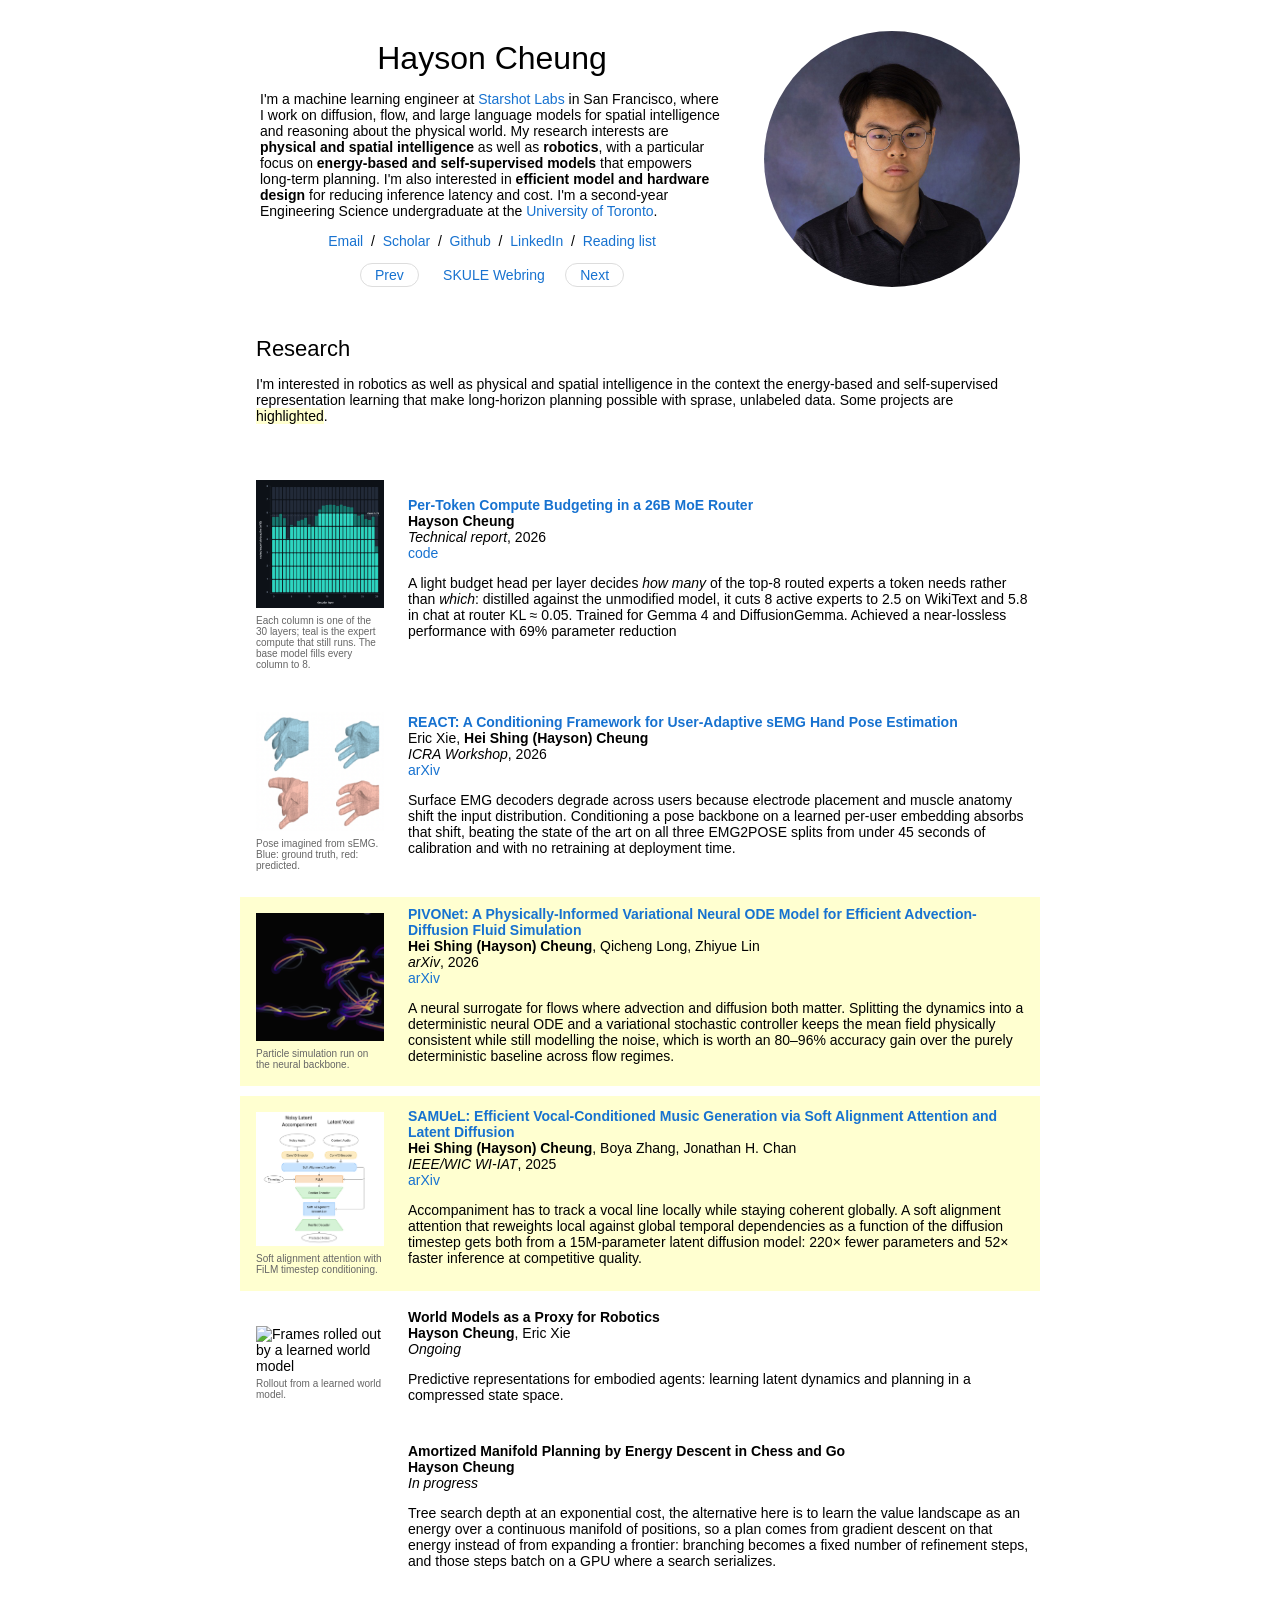
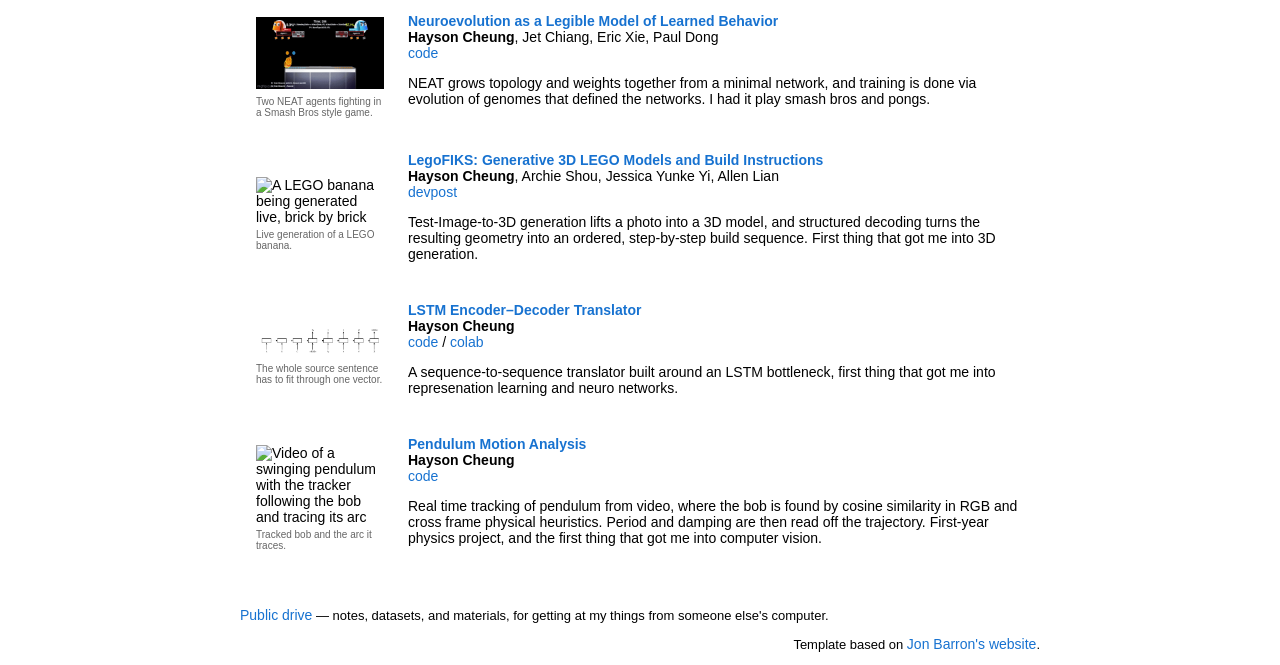
==== commit e7fca901: "add reading list" ====
--- a/index.html
+++ b/index.html
@@ -150,13 +150,13 @@
                   Hayson Cheung
                 </h1>
                 <p>
-                  I'm a machine learning engineer at <a href="https://starshotlabs.ai/" target="_blank" rel="noopener">Starshot Labs</a> in San Francisco, where I work on diffusion, flow, and large language models for spatial intelligence and reasoning about the physical world. My research interests are <strong>physical and spatial intelligence</strong> as well as <strong>robotics</strong>, with a particular focus on <strong>energy-based and probabilistic models</strong> that empowers long-term planning. I'm also interested in <strong>efficient model and hardware design</strong> for reducing inference latency and cost. I'm a second-year Engineering Science undergraduate at the <a href="https://www.engineering.utoronto.ca/" target="_blank" rel="noopener">University of Toronto</a>.</p>
+                  I'm a machine learning engineer at <a href="https://starshotlabs.ai/" target="_blank" rel="noopener">Starshot Labs</a> in San Francisco, where I work on diffusion, flow, and large language models for spatial intelligence and reasoning about the physical world. My research interests are <strong>physical and spatial intelligence</strong> as well as <strong>robotics</strong>, with a particular focus on <strong>energy-based and self-supervised models</strong> that empowers long-term planning. I'm also interested in <strong>efficient model and hardware design</strong> for reducing inference latency and cost. I'm a second-year Engineering Science undergraduate at the <a href="https://www.engineering.utoronto.ca/" target="_blank" rel="noopener">University of Toronto</a>.</p>
                 <p class="links" style="text-align:center">
                   <a href="mailto:hayson.cheung@mail.utoronto.ca">Email</a> &nbsp;/&nbsp;
                   <a href="https://scholar.google.com/citations?user=S-SivN8AAAAJ" target="_blank" rel="noopener">Scholar</a> &nbsp;/&nbsp;
                   <a href="https://github.com/HaysonC/" target="_blank" rel="noopener">Github</a> &nbsp;/&nbsp;
                   <a href="https://www.linkedin.com/in/hayson-cheung-3688a5241/" target="_blank" rel="noopener">LinkedIn</a> &nbsp;/&nbsp;
-                  <a href="https://github.com/HaysonC/skulenotes" target="_blank" rel="noopener">Notes</a>
+                  <a href="reading-list/index.html">Reading list</a>
                 </p>
                 <!-- ===== SKULE webring ===== -->
                 <p class="webring" style="text-align:center;font-size:small">
@@ -179,7 +179,7 @@
               <td style="padding:16px;width:100%;vertical-align:middle">
                 <h2>Research</h2>
                 <p>
-                  I'm interested in robotics as well as physical and spatial intelligence in the context the energy-based and probabilistic representation learning that make long-horizon planning possible. Some projects are <span class="highlight">highlighted</span>.
+                  I'm interested in robotics as well as physical and spatial intelligence in the context the energy-based and self-supervised representation learning that make long-horizon planning possible with sprase, unlabeled data. Some projects are <span class="highlight">highlighted</span>.
                 </p>
               </td>
             </tr>
--- a/stylesheet.css
+++ b/stylesheet.css
@@ -213,6 +213,27 @@
     font-size: 20px;
   }
 
+  /* Unwind every table wrapper to blocks. Leaving the outer .page as a real
+     table lets the auto table algorithm factor the full-bleed negative margins
+     below into its intrinsic width, which pushes the whole page wider than the
+     viewport and clips the right edge. */
+  .page,
+  .page > tbody,
+  .page > tbody > tr,
+  .page > tbody > tr > td,
+  .section,
+  .section > tbody,
+  .section tr,
+  .section td,
+  .footer,
+  .footer > tbody,
+  .footer tr,
+  .footer td {
+    display: block;
+    width: auto !important;
+    max-width: none !important;
+  }
+
   /* ----- Header: photo on top, then name, bio, links ----- */
   .header,
   .header > tbody {
@@ -231,7 +252,9 @@
     padding: 0 !important;
   }
 
-  .header-photo {
+  /* Needs to out-specify the `.header td` reset above, not just the inline
+     max-width:37%, so it is qualified with the element. */
+  .header td.header-photo {
     order: -1; /* the photo cell is second in source order */
     max-width: 190px !important;
     margin: 4px auto 0;
